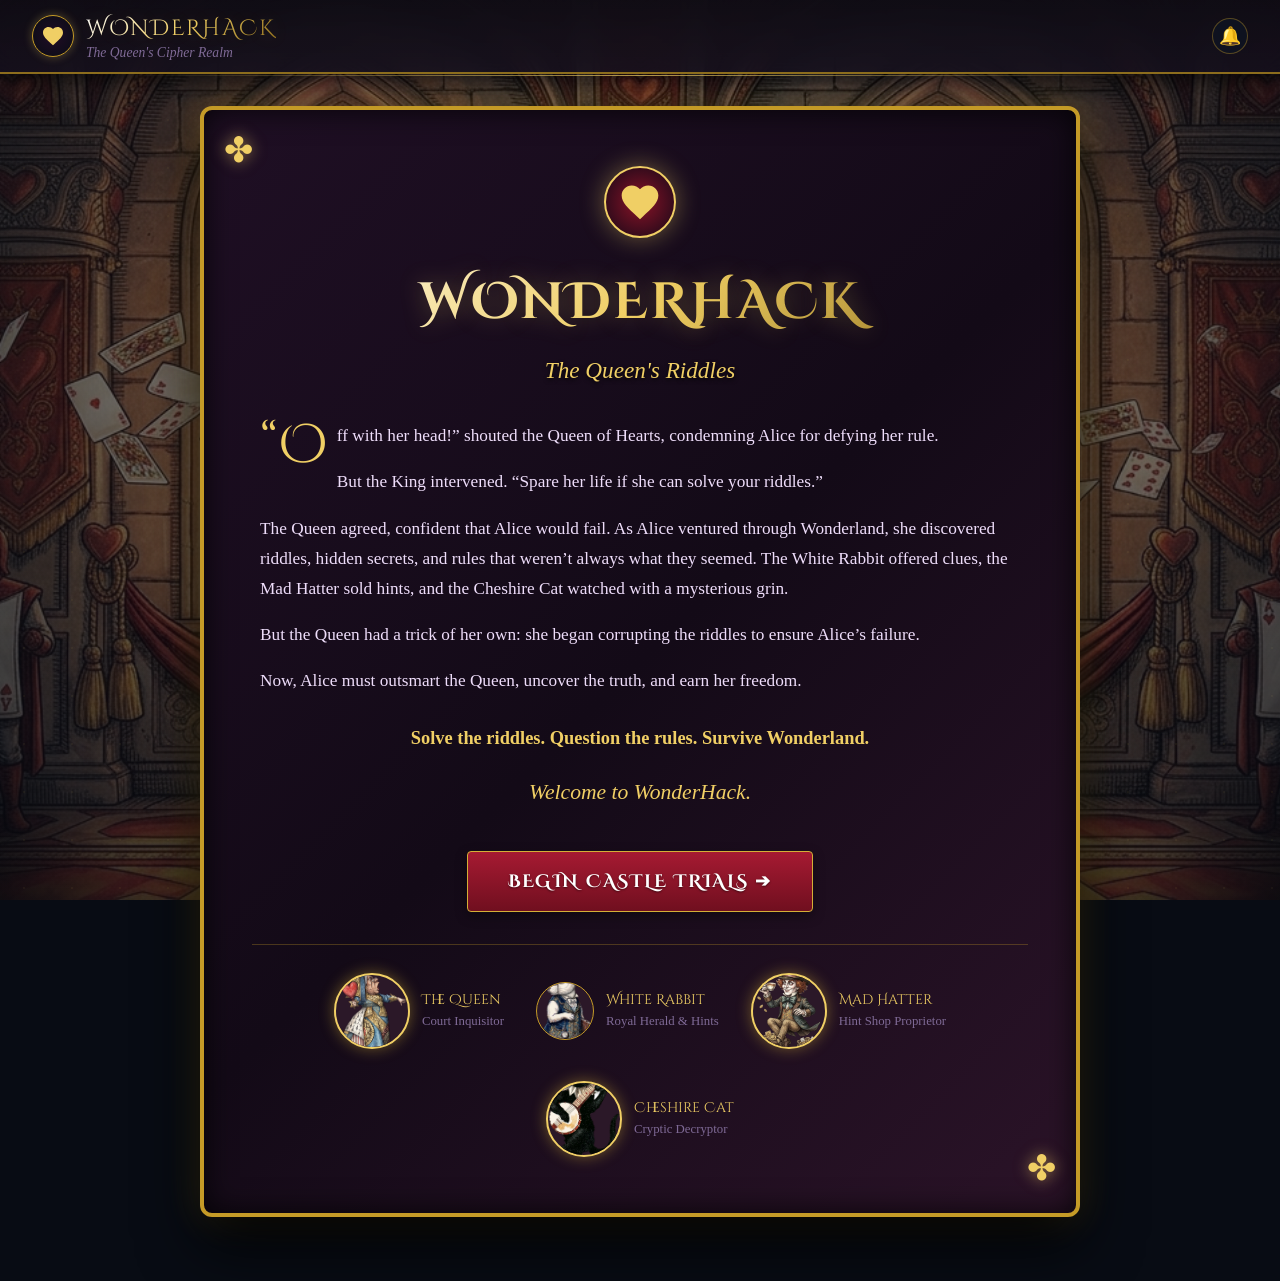
==== public/index.html @ 53517073 "Add project files" ====
<!DOCTYPE html>
<html lang="en">
<head>
  <meta charset="UTF-8">
  <meta name="viewport" content="width=device-width, initial-scale=1.0">
  <meta http-equiv="Cache-Control" content="no-cache, no-store, must-revalidate">
  <meta http-equiv="Pragma" content="no-cache">
  <meta http-equiv="Expires" content="0">
  <title>WonderHack: The Queen's Riddles</title>
  <link rel="stylesheet" href="css/main.css?v=15">
  <link rel="stylesheet" href="css/menu.css?v=2">
  <link rel="icon" type="image/svg+xml" href="assets/images/ui/hatter-hat.svg">
  <style>
    /* Landing page: never show the account widget, even if an older cached script renders it. */
    .menu-body .nav-profile,
    .menu-body .nav-points-chip,
    .menu-body .nav-logout-btn { display: none !important; }

    /* The first page offers one choice only: begin the castle trial. */
    .menu-body .nav-links { display: none !important; }

    /* Long-form storybook lore */
    .menu-lore {
      text-align: left;
      font-size: 1.08rem;
      line-height: 1.75;
      max-width: 760px;
    }

    .menu-lore p {
      margin-bottom: 1rem;
    }

    .menu-lore > p:first-child::first-letter {
      font-family: var(--font-display);
      font-size: 3.4rem;
      float: left;
      line-height: 0.85;
      padding: 0.1rem 0.55rem 0 0;
      color: var(--color-gold-bright);
    }

    .menu-lore .lore-climax {
      margin-top: 1.6rem;
      text-align: center;
      color: var(--color-gold-bright);
      font-size: 1.15rem;
    }

    .menu-lore .lore-welcome {
      margin-top: 1.2rem;
      text-align: center;
      font-size: 1.35rem;
      color: var(--color-gold-bright);
    }
  </style>
</head>
<body class="menu-body">

  <!-- Mount Point for Shared Header Navigation -->
  <header id="wonder-header-mount"></header>

  <main class="menu-stage">
    
    <!-- Victorian Storybook Opening -->
    <article class="book-cover-container">
      
      <!-- Brand Royal Crest -->
      <div class="menu-crest">
        <svg viewBox="0 0 24 24"><path d="M12 21.35l-1.45-1.32C5.4 15.36 2 12.28 2 8.5 2 5.42 4.42 3 7.5 3c1.74 0 3.41.81 4.5 2.09C13.09 3.81 14.76 3 16.5 3 19.58 3 22 5.42 22 8.5c0 3.78-3.4 6.86-8.55 11.54L12 21.35z"/></svg>
      </div>

      <h1 class="menu-title">WONDERHACK</h1>
      <p class="menu-subtitle">The Queen's Riddles</p>

      <div class="menu-prologue menu-lore">
        <p>&ldquo;Off with her head!&rdquo; shouted the Queen of Hearts, condemning Alice for defying her rule.</p>

        <p>But the King intervened. &ldquo;Spare her life if she can solve your riddles.&rdquo;</p>

        <p>The Queen agreed, confident that Alice would fail. As Alice ventured through Wonderland, she discovered riddles, hidden secrets, and rules that weren&rsquo;t always what they seemed. The White Rabbit offered clues, the Mad Hatter sold hints, and the Cheshire Cat watched with a mysterious grin.</p>

        <p>But the Queen had a trick of her own: she began corrupting the riddles to ensure Alice&rsquo;s failure.</p>

        <p>Now, Alice must outsmart the Queen, uncover the truth, and earn her freedom.</p>

        <p class="lore-climax"><strong>Solve the riddles. Question the rules. Survive Wonderland.</strong></p>

        <p class="lore-welcome"><em>Welcome to WonderHack.</em></p>
      </div>

      <!-- Primary Call to Action — the only option on the first page -->
      <div style="margin: 2.5rem 0 2rem;">
        <a href="puzzles.html" class="btn-victorian btn-crimson" style="font-size: 1.15rem; padding: 0.9rem 2.5rem; text-decoration: none;">
          Begin Castle Trials ➔
        </a>
      </div>

      <!-- Character Cast Strip -->
      <div class="cast-strip">
        <div class="cast-item">
          <img src="assets/images/characters/queen.png" alt="Queen of Hearts">
          <div>
            <div class="cast-name">The Queen</div>
            <div class="cast-role">Court Inquisitor</div>
          </div>
        </div>

        <div class="cast-item">
          <img src="assets/images/characters/white-rabbit.png" alt="White Rabbit">
          <div>
            <div class="cast-name">White Rabbit</div>
            <div class="cast-role">Royal Herald & Hints</div>
          </div>
        </div>

        <div class="cast-item">
          <img src="assets/images/characters/mad-hatter.png" alt="Mad Hatter">
          <div>
            <div class="cast-name">Mad Hatter</div>
            <div class="cast-role">Hint Shop Proprietor</div>
          </div>
        </div>

        <div class="cast-item">
          <img src="assets/images/characters/cheshire-cat.png" alt="Cheshire Cat">
          <div>
            <div class="cast-name">Cheshire Cat</div>
            <div class="cast-role">Cryptic Decryptor</div>
          </div>
        </div>
      </div>

    </article>

  </main>

  <!-- Core Scripts -->
  <script src="js/main.js?v=21"></script>
  <script src="js/session.js?v=9"></script>
  <script src="js/check-is-solved.js?v=4"></script>
  <script>
    document.addEventListener('DOMContentLoaded', () => {
      WonderUI.initHeader('', null, { hideAccount: true });
    });
  </script>
</body>
</html>
---- public/css/main.css ----
/* ==========================================================================
   WONDERHACK — Gothic Wonderland Design System
   Art Direction: Victorian Gothic, Mysterious Wonderland, Antique Storybook
   ========================================================================== */

@import url('https://fonts.googleapis.com/css2?family=Cinzel+Decorative:wght@700;900&family=IM+Fell+English:ital@0;1&family=Cormorant+Garamond:ital,wght@0,500;0,600;0,700;1,400&family=JetBrains+Mono:wght@400;600&display=swap');

:root {
  /* Royal Wonderland Color Palette */
  --color-plum-900: #140817;
  --color-plum-800: #210d26;
  --color-plum-700: #33153b;
  --color-plum-600: #4a2155;
  
  --color-midnight-950: #080c14;
  --color-midnight-900: #0f1624;
  --color-midnight-800: #182338;
  --color-midnight-700: #243553;

  --color-crimson-queen: #8a1327;
  --color-crimson-bright: #b81d38;
  --color-crimson-glow: rgba(184, 29, 56, 0.4);

  --color-teal-muted: #1a3835;
  --color-teal-deep: #112624;
  --color-teal-glow: rgba(43, 97, 91, 0.35);

  --color-gold-dark: #8c6d1d;
  --color-gold-antique: #c59b27;
  --color-gold-bright: #f0cf65;
  --color-gold-glow: rgba(240, 207, 101, 0.3);

  --color-lavender-dim: #7f6a96;
  --color-lavender-bright: #ccafe6;
  
  /* Antique Parchment & Readability */
  --parchment-base: #fbf5e6;
  --parchment-bg: #fbf5e6;
  --parchment-cream: #fbf5e6;
  --color-parchment-light: #f7f1e1;
  --parchment-border: #d4c29c;
  --parchment-stain: #e8dcc4;
  --parchment-shadow: rgba(20, 10, 5, 0.55);
  --parchment-ink: #2b1f1d;
  --parchment-ink-muted: #5e4b47;
  --parchment-ink-red: #8f1822;

  /* Typography */
  --font-display: 'Cinzel Decorative', 'Georgia', serif;
  --font-story: 'IM Fell English', 'Georgia', serif;
  --font-body: 'Cormorant Garamond', 'Garamond', 'Georgia', serif;
  --font-mono: 'JetBrains Mono', 'Courier New', monospace;

  /* Elevation & Ornate Shadows */
  --shadow-gothic-sm: 0 4px 12px rgba(0, 0, 0, 0.5);
  --shadow-gothic-md: 0 10px 30px rgba(8, 5, 12, 0.7), 0 0 15px rgba(197, 155, 39, 0.2);
  --shadow-gothic-lg: 0 20px 50px rgba(5, 3, 8, 0.85), 0 0 30px rgba(138, 19, 39, 0.3);
  --shadow-parchment: 0 15px 35px var(--parchment-shadow), 0 2px 6px rgba(0,0,0,0.4);

  /* Transitions */
  --transition-gentle: all 0.25s cubic-bezier(0.2, 0.8, 0.2, 1);
  --transition-theatrical: all 0.4s cubic-bezier(0.34, 1.56, 0.64, 1);

  /* Nav & UI metrics */
  --nav-height: 74px;
}

/* ==========================================================================
   CSS Reset & Base
   ========================================================================== */

*, *::before, *::after {
  box-sizing: border-box;
  margin: 0;
  padding: 0;
}

html {
  font-size: 16px;
  scroll-behavior: smooth;
  height: 100%;
}

body {
  min-height: 100%;
  font-family: var(--font-body);
  font-size: 1.125rem;
  line-height: 1.6;
  color: var(--color-lavender-bright);
  background-color: var(--color-midnight-950);
  background-attachment: fixed;
  background-size: cover;
  background-position: center center;
  background-repeat: no-repeat;
  overflow-x: hidden;
  position: relative;
  -webkit-font-smoothing: antialiased;
}

/* Atmospheric Ambient Vignette & Fog */
body::before {
  content: "";
  position: fixed;
  inset: 0;
  background: radial-gradient(circle at 50% 40%, rgba(15, 22, 36, 0.2) 0%, rgba(8, 12, 20, 0.75) 85%, rgba(6, 9, 15, 0.95) 100%);
  pointer-events: none;
  z-index: 1;
}

/* Subtle Floating Dust & Sparkles Overlay */
body::after {
  content: "";
  position: fixed;
  inset: 0;
  background-image: radial-gradient(rgba(240, 207, 101, 0.08) 1px, transparent 1px);
  background-size: 48px 48px;
  pointer-events: none;
  z-index: 1;
  opacity: 0.6;
}

a {
  color: var(--color-gold-bright);
  text-decoration: none;
  transition: var(--transition-gentle);
}

a:hover, a:focus-visible {
  color: #fff;
  text-shadow: 0 0 10px var(--color-gold-glow);
}

button, input, select, textarea {
  font-family: inherit;
  font-size: inherit;
  color: inherit;
}

button {
  cursor: pointer;
  background: none;
  border: none;
  outline: none;
}

:focus-visible {
  outline: 2px solid var(--color-gold-bright);
  outline-offset: 3px;
}

/* ==========================================================================
   PERSISTENT TOP NAVIGATION BAR
   ========================================================================== */

.wonder-header {
  position: fixed;
  top: 0;
  left: 0;
  right: 0;
  height: var(--nav-height);
  background: linear-gradient(180deg, rgba(15, 12, 20, 0.96) 0%, rgba(20, 15, 28, 0.88) 100%);
  backdrop-filter: blur(10px);
  border-bottom: 2px solid var(--color-gold-dark);
  box-shadow: 0 6px 24px rgba(0, 0, 0, 0.7);
  display: flex;
  align-items: center;
  justify-content: space-between;
  padding: 0 2rem;
  z-index: 100;
}

.wonder-header::after {
  content: "";
  position: absolute;
  bottom: -4px;
  left: 10%;
  right: 10%;
  height: 1px;
  background: linear-gradient(90deg, transparent, var(--color-gold-bright), transparent);
  opacity: 0.7;
}

/* Brand / Game Title */
.nav-brand {
  display: flex;
  align-items: center;
  gap: 0.75rem;
}

.brand-crest {
  width: 42px;
  height: 42px;
  border: 1.5px solid var(--color-gold-antique);
  border-radius: 50%;
  padding: 4px;
  background: radial-gradient(circle, var(--color-plum-800) 0%, var(--color-midnight-950) 100%);
  display: flex;
  align-items: center;
  justify-content: center;
  box-shadow: 0 0 10px var(--color-gold-glow);
}

.brand-crest svg {
  width: 24px;
  height: 24px;
  fill: var(--color-gold-bright);
}

.brand-title {
  font-family: var(--font-display);
  font-size: 1.35rem;
  letter-spacing: 2px;
  background: linear-gradient(135deg, #fff 0%, var(--color-gold-bright) 50%, var(--color-gold-dark) 100%);
  -webkit-background-clip: text;
  -webkit-text-fill-color: transparent;
  text-shadow: 0 0 20px rgba(240, 207, 101, 0.2);
}

.brand-subtitle {
  font-family: var(--font-story);
  font-style: italic;
  font-size: 0.85rem;
  color: var(--color-lavender-dim);
  display: block;
  line-height: 1;
}

/* Nav Links */
.nav-links {
  display: flex;
  align-items: center;
  list-style: none;
  gap: 1.25rem;
}

.nav-item a {
  display: flex;
  align-items: center;
  gap: 0.4rem;
  font-family: var(--font-display);
  font-size: 0.9rem;
  letter-spacing: 1px;
  padding: 0.4rem 0.8rem;
  border-radius: 4px;
  color: var(--color-lavender-bright);
  border: 1px solid transparent;
  transition: var(--transition-gentle);
}

.nav-item a:hover {
  color: var(--color-gold-bright);
  border-color: rgba(197, 155, 39, 0.4);
  background: rgba(197, 155, 39, 0.08);
}

.nav-item.active a {
  color: var(--color-gold-bright);
  border-color: var(--color-gold-antique);
  background: linear-gradient(180deg, rgba(138, 19, 39, 0.25) 0%, rgba(197, 155, 39, 0.15) 100%);
  box-shadow: 0 0 12px rgba(197, 155, 39, 0.2);
}

/* Special Mad Hatter Tea Room Link */
.puzzle-hat-shop-link {
  position: absolute;
  left: auto;
  right: 18px;
  bottom: 18px;
  top: auto;
  display: flex;
  flex-direction: column;
  align-items: center;
  text-decoration: none;
  cursor: pointer;
  z-index: 30;
  user-select: none;
  transition: transform 0.3s cubic-bezier(0.34, 1.56, 0.64, 1), filter 0.3s ease;
}

.puzzle-hat-shop-link:hover {
  transform: translateY(-6px) scale(1.18) rotate(-3deg);
  filter: drop-shadow(0 15px 25px rgba(138, 19, 39, 0.45)) drop-shadow(0 0 20px rgba(240, 207, 101, 0.75));
}

.puzzle-hat-shop-link .puzzle-hat-icon {
  width: 134px;
  height: 67px;
  object-fit: contain;
  mix-blend-mode: multiply;
  transition: transform 0.3s cubic-bezier(0.34, 1.56, 0.64, 1);
  display: block;
}

.puzzle-hat-shop-link:hover .puzzle-hat-icon {
  transform: scale(1.1);
}

.puzzle-hat-btn {
  transition: transform 0.3s cubic-bezier(0.34, 1.56, 0.64, 1), box-shadow 0.3s ease;
}

.puzzle-hat-btn:hover {
  transform: translateY(-3px) scale(1.08);
  box-shadow: 0 8px 24px rgba(240, 207, 101, 0.5);
}

.puzzle-hat-btn img {
  mix-blend-mode: multiply;
  transition: transform 0.3s cubic-bezier(0.34, 1.56, 0.64, 1);
}

.puzzle-hat-btn:hover img {
  transform: scale(1.2) rotate(-4deg);
}

.nav-hatter-btn {
  display: flex;
  align-items: center;
  gap: 0.5rem;
  background: linear-gradient(135deg, #2d1822 0%, #461b2d 100%);
  border: 1.5px solid var(--color-gold-antique);
  border-radius: 24px;
  padding: 0.4rem 1rem;
  color: var(--color-gold-bright) !important;
  font-family: var(--font-display);
  font-size: 0.85rem;
  letter-spacing: 1px;
  box-shadow: 0 0 14px rgba(197, 155, 39, 0.25);
  transition: var(--transition-gentle);
  position: relative;
  overflow: hidden;
}

.nav-hatter-btn img, .nav-hatter-btn svg {
  width: 26px;
  height: 26px;
  object-fit: contain;
  filter: drop-shadow(0 2px 4px rgba(0, 0, 0, 0.4));
  transition: transform 0.25s ease;
}

.nav-hatter-btn:hover img {
  transform: rotate(-8deg) scale(1.1);
}

.nav-hatter-btn:hover {
  transform: translateY(-2px);
  box-shadow: 0 4px 20px rgba(240, 207, 101, 0.4);
  border-color: var(--color-gold-bright);
  background: linear-gradient(135deg, #3d1c2f 0%, #5d213b 100%);
}

/* Points HUD Counter */
.nav-points-chip {
  display: flex;
  align-items: center;
  gap: 0.4rem;
  background: rgba(15, 22, 36, 0.85);
  border: 1px solid var(--color-gold-antique);
  border-radius: 20px;
  padding: 0.35rem 0.85rem;
  color: var(--color-gold-bright);
  font-family: var(--font-mono);
  font-size: 0.95rem;
  font-weight: 600;
  box-shadow: inset 0 0 8px rgba(0, 0, 0, 0.6);
}

.nav-points-chip .coin-icon {
  width: 18px;
  height: 18px;
  fill: var(--color-gold-bright);
}

/* Player Profile Widget */
.nav-profile {
  display: flex;
  align-items: center;
  gap: 0.75rem;
  background: rgba(20, 15, 28, 0.7);
  border: 1px solid rgba(197, 155, 39, 0.4);
  border-radius: 30px;
  padding: 0.3rem 0.9rem 0.3rem 0.35rem;
  cursor: pointer;
  transition: var(--transition-gentle);
  text-decoration: none;
}

.nav-profile:hover {
  border-color: var(--color-gold-bright);
  background: rgba(33, 22, 45, 0.85);
  box-shadow: 0 0 15px rgba(197, 155, 39, 0.25);
}

.nav-profile.active {
  border-color: var(--color-gold-bright);
  background: rgba(45, 24, 60, 0.9);
  box-shadow: 0 0 16px rgba(240, 207, 101, 0.4);
}

.nav-avatar-cameo {
  width: 44px;
  height: 44px;
  border-radius: 50%;
  border: 2px solid var(--color-gold-antique);
  overflow: hidden;
  background: radial-gradient(circle, #f5eedc 30%, #c4a9dd 100%);
  display: flex;
  align-items: center;
  justify-content: center;
  box-shadow: 0 0 8px rgba(0, 0, 0, 0.6);
}

.nav-avatar-cameo img {
  width: 100%;
  height: 100%;
  object-fit: cover;
  object-position: top center;
}

.nav-player-details {
  display: flex;
  flex-direction: column;
  line-height: 1.15;
}

.nav-player-name {
  font-family: var(--font-display);
  font-size: 0.85rem;
  font-weight: 700;
  color: #fff;
  letter-spacing: 0.5px;
}

.nav-player-email {
  font-family: var(--font-mono);
  font-size: 0.7rem;
  color: var(--color-lavender-dim);
}

/* Nav Court Login Button for Guest Visitors */
.nav-login-btn {
  display: inline-flex;
  align-items: center;
  gap: 0.5rem;
  background: linear-gradient(135deg, var(--color-crimson-queen) 0%, #4a0d18 100%);
  border: 1.5px solid var(--color-gold-bright);
  border-radius: 20px;
  padding: 0.45rem 1.15rem;
  color: #fff !important;
  font-family: var(--font-display);
  font-size: 0.85rem;
  letter-spacing: 0.8px;
  text-decoration: none;
  box-shadow: 0 4px 15px rgba(138, 19, 39, 0.4);
  transition: var(--transition-gentle);
  white-space: nowrap;
}

.nav-login-btn:hover {
  transform: translateY(-2px);
  border-color: #fff;
  box-shadow: 0 6px 20px rgba(240, 207, 101, 0.45);
}

.nav-logout-btn {
  background: #2b1828;
  border: 1px solid rgba(197, 155, 39, 0.5);
  color: var(--color-gold-bright);
  font-family: var(--font-story);
  font-size: 0.8rem;
  border-radius: 4px;
  padding: 0.2rem 0.5rem;
  cursor: pointer;
  transition: var(--transition-gentle);
  white-space: nowrap;
}

.nav-logout-btn:hover {
  border-color: var(--color-crimson-bright);
  background: var(--color-crimson-queen);
  color: #fff;
}

/* Audio Toggle Control */
.nav-audio-toggle {
  width: 36px;
  height: 36px;
  border-radius: 50%;
  border: 1px solid rgba(197, 155, 39, 0.4);
  background: rgba(15, 22, 36, 0.7);
  display: flex;
  align-items: center;
  justify-content: center;
  color: var(--color-gold-antique);
  transition: var(--transition-gentle);
}

.nav-audio-toggle:hover {
  border-color: var(--color-gold-bright);
  color: var(--color-gold-bright);
  box-shadow: 0 0 10px var(--color-gold-glow);
}

/* ==========================================================================
   PARCHMENT WINDOW COMPONENT (Used across Puzzles & Hint Shop)
   ========================================================================== */

.parchment-window {
  position: relative;
  background-color: #fbf5e6 !important;
  background-image: 
    radial-gradient(ellipse at 80% 20%, rgba(200, 160, 110, 0.25) 0%, transparent 60%),
    radial-gradient(ellipse at 15% 85%, rgba(180, 140, 90, 0.3) 0%, transparent 50%),
    repeating-linear-gradient(transparent, transparent 27px, rgba(160, 130, 90, 0.08) 28px);
  border: 3px double var(--parchment-border);
  box-shadow: var(--shadow-parchment);
  color: var(--parchment-ink);
  border-radius: 8px;
  padding: 2.5rem 3rem;
  max-width: 820px;
  width: 100%;
  margin: 0 auto;
  z-index: 10;
}

/* Ornate Victorian Corner Accents */
.parchment-window::before,
.parchment-window::after {
  content: "❧";
  position: absolute;
  font-family: var(--font-display);
  font-size: 1.5rem;
  color: var(--color-gold-dark);
  opacity: 0.8;
}

.parchment-window::before {
  top: 10px;
  left: 14px;
}

.parchment-window::after {
  bottom: 10px;
  right: 14px;
  transform: rotate(180deg);
}

.parchment-header {
  border-bottom: 2px solid rgba(138, 19, 39, 0.25);
  padding-bottom: 1.25rem;
  margin-bottom: 1.75rem;
  display: flex;
  align-items: flex-start;
  justify-content: space-between;
  gap: 1.5rem;
}

.parchment-meta {
  display: flex;
  align-items: center;
  gap: 0.75rem;
  margin-bottom: 0.5rem;
}

.puzzle-number-badge {
  font-family: var(--font-display);
  font-size: 0.85rem;
  letter-spacing: 1px;
  text-transform: uppercase;
  color: #fff;
  background: var(--color-crimson-queen);
  padding: 0.25rem 0.65rem;
  border-radius: 4px;
  box-shadow: 0 2px 5px rgba(0,0,0,0.3);
}

.puzzle-difficulty-tag {
  font-family: var(--font-story);
  font-size: 0.95rem;
  font-style: italic;
  color: var(--parchment-ink-muted);
}

.puzzle-points-reward {
  font-family: var(--font-mono);
  font-size: 0.95rem;
  font-weight: 700;
  color: var(--color-gold-dark);
  background: rgba(197, 155, 39, 0.15);
  border: 1px solid rgba(197, 155, 39, 0.4);
  padding: 0.25rem 0.65rem;
  border-radius: 4px;
}

.parchment-title {
  font-family: var(--font-display);
  font-size: 2.2rem;
  font-weight: 900;
  color: var(--parchment-ink-red);
  line-height: 1.2;
  letter-spacing: 1px;
}

.parchment-body {
  font-family: var(--font-story);
  font-size: 1.35rem;
  line-height: 1.75;
  color: var(--parchment-ink);
  margin-bottom: 2rem;
}

.parchment-body p {
  margin-bottom: 1.1rem;
}

.parchment-body em {
  color: var(--parchment-ink-red);
}

/* Cipher / Artifact Container inside parchment */
.cipher-scroll {
  background: rgba(30, 20, 15, 0.06);
  border: 1px dashed rgba(138, 19, 39, 0.4);
  border-radius: 6px;
  padding: 1.25rem 1.5rem;
  margin: 1.5rem 0;
  position: relative;
}

.cipher-scroll-title {
  font-family: var(--font-display);
  font-size: 0.85rem;
  letter-spacing: 1.5px;
  text-transform: uppercase;
  color: var(--parchment-ink-red);
  margin-bottom: 0.5rem;
  display: flex;
  align-items: center;
  justify-content: space-between;
}

.cipher-code-text {
  font-family: var(--font-mono);
  font-size: 1rem;
  line-height: 1.5;
  color: #1a100f;
  background: #ede3cc;
  padding: 0.85rem 1rem;
  border-radius: 4px;
  border: 1px solid #d4c09d;
  word-break: break-all;
  user-select: all;
}

.copy-btn {
  font-family: var(--font-body);
  font-size: 0.85rem;
  font-weight: 600;
  color: var(--color-crimson-queen);
  background: transparent;
  border: 1px solid var(--color-crimson-queen);
  border-radius: 3px;
  padding: 0.15rem 0.5rem;
  transition: var(--transition-gentle);
}

.copy-btn:hover {
  background: var(--color-crimson-queen);
  color: #fff;
}

/* Input & Interaction Controls */
.parchment-form {
  display: flex;
  flex-direction: column;
  gap: 1.25rem;
}

.input-group {
  display: flex;
  gap: 0.75rem;
  width: 100%;
}

.parchment-input {
  flex: 1;
  background: #fbf8f0;
  border: 2px solid #b8a483;
  border-radius: 4px;
  padding: 0.75rem 1.15rem;
  font-family: var(--font-mono);
  font-size: 1.05rem;
  color: #1a100f;
  transition: var(--transition-gentle);
  box-shadow: inset 0 2px 4px rgba(0, 0, 0, 0.08);
}

.parchment-input:focus {
  border-color: var(--color-crimson-queen);
  outline: none;
  background: #ffffff;
  box-shadow: 0 0 0 3px rgba(138, 19, 39, 0.2);
}

.parchment-input::placeholder {
  font-family: var(--font-story);
  font-style: italic;
  color: #94806a;
}

/* Victorian Action Buttons */
.btn-victorian {
  display: inline-flex;
  align-items: center;
  justify-content: center;
  gap: 0.5rem;
  font-family: var(--font-display);
  font-size: 0.95rem;
  letter-spacing: 1.5px;
  text-transform: uppercase;
  font-weight: 700;
  padding: 0.75rem 1.75rem;
  border-radius: 4px;
  transition: var(--transition-gentle);
  position: relative;
  text-shadow: 0 1px 2px rgba(0, 0, 0, 0.5);
  box-shadow: 0 4px 12px rgba(0, 0, 0, 0.35);
}

.btn-crimson {
  background: linear-gradient(180deg, #a61a32 0%, #700f1f 100%);
  color: #fff;
  border: 1.5px solid #d4af37;
}

.btn-crimson:hover {
  background: linear-gradient(180deg, #be203d 0%, #851227 100%);
  border-color: #f0cf65;
  transform: translateY(-2px);
  box-shadow: 0 6px 18px rgba(138, 19, 39, 0.5), 0 0 15px rgba(240, 207, 101, 0.3);
}

.btn-gold {
  background: linear-gradient(180deg, #d4af37 0%, #997316 100%);
  color: #211204;
  border: 1.5px solid #fff;
  text-shadow: none;
}

.btn-gold:hover {
  background: linear-gradient(180deg, #ebd068 0%, #b88d22 100%);
  transform: translateY(-2px);
  box-shadow: 0 6px 18px rgba(197, 155, 39, 0.5);
}

.btn-secondary {
  background: rgba(33, 20, 25, 0.85);
  color: var(--color-lavender-bright);
  border: 1.5px solid rgba(197, 155, 39, 0.5);
}

.btn-secondary:hover {
  background: rgba(48, 28, 38, 0.95);
  color: #fff;
  border-color: var(--color-gold-bright);
}

/* Feedback Alert Banners */
.feedback-banner {
  display: none;
  padding: 0.85rem 1.25rem;
  border-radius: 6px;
  font-family: var(--font-story);
  font-size: 1.05rem;
  line-height: 1.4;
  animation: fadeInDown 0.3s ease;
}

.feedback-banner.show {
  display: flex;
  align-items: center;
  gap: 0.75rem;
}

.feedback-banner.success {
  background: #d4ebd4;
  color: #144d18;
  border: 1.5px solid #3c8d45;
}

.feedback-banner.error {
  background: #fde8e8;
  color: #8a1327;
  border: 1.5px solid #b81d38;
}

/* ==========================================================================
   CHARACTER DIALOGUE — Victorian Royal Decree Scrolls
   ========================================================================== */

/*
 * Design: Torn parchment royal decree / wax-sealed letter.
 * Key fix: uses display:none when hidden — no empty space in layout.
 * Visible state uses display:block + animation.
 */

.dialogue-bubble {
  position: absolute;
  display: none;           /* ← fixes the empty-space problem */
  width: auto;
  max-width: 340px;
  min-width: 220px;

  /* Aged parchment look */
  background-color: #fbf3dc;
  background-image:
    radial-gradient(ellipse at 80% 15%, rgba(190, 145, 80, 0.2) 0%, transparent 55%),
    radial-gradient(ellipse at 10% 85%, rgba(170, 125, 60, 0.25) 0%, transparent 50%),
    repeating-linear-gradient(transparent, transparent 24px, rgba(140, 110, 70, 0.07) 25px);

  /* Double-rule border like a Victorian decree */
  border: 3px double var(--parchment-border);
  outline: 1px solid rgba(197, 155, 39, 0.5);
  outline-offset: 3px;
  border-radius: 2px;

  padding: 1.1rem 1.35rem 1.25rem 1.35rem;
  color: var(--parchment-ink);
  box-shadow:
    0 12px 30px rgba(0,0,0,0.65),
    0 0 18px rgba(197, 155, 39, 0.25),
    inset 0 0 20px rgba(180, 140, 80, 0.12);
  z-index: 50;
  pointer-events: none;

  /* Scroll-in animation ready */
  animation: none;
}

.dialogue-bubble.visible {
  display: block;          /* ← show */
  pointer-events: auto;
  animation: scrollUnfurl 0.38s cubic-bezier(0.34, 1.56, 0.64, 1) forwards;
}

/* Graceful fade-out */
.dialogue-bubble.fading {
  animation: scrollFurl 0.4s ease forwards;
  pointer-events: none;
}

@keyframes scrollUnfurl {
  from { opacity: 0; transform: scale(0.88) translateY(12px) rotate(-1.5deg); }
  to   { opacity: 1; transform: scale(1)    translateY(0)    rotate(0deg); }
}

@keyframes scrollFurl {
  from { opacity: 1; transform: scale(1)    translateY(0)    rotate(0deg); }
  to   { opacity: 0; transform: scale(0.9)  translateY(8px)  rotate(1deg); }
}

/* Top ornamental rule */
.dialogue-bubble::before {
  content: "— ✦ —";
  display: block;
  text-align: center;
  font-family: var(--font-display);
  font-size: 0.65rem;
  letter-spacing: 4px;
  color: var(--color-gold-dark);
  opacity: 0.8;
  margin-bottom: 0.5rem;
  line-height: 1;
}

/* Wax seal / ribbon accent at bottom */
.dialogue-bubble::after {
  content: "❧";
  display: block;
  text-align: right;
  font-family: var(--font-display);
  font-size: 1rem;
  color: var(--color-crimson-queen);
  opacity: 0.6;
  margin-top: 0.5rem;
  line-height: 1;
}

.dialogue-bubble-header {
  display: flex;
  align-items: center;
  justify-content: space-between;
  gap: 0.75rem;
  border-bottom: 1.5px solid rgba(138, 19, 39, 0.25);
  padding-bottom: 0.4rem;
  margin-bottom: 0.6rem;
  white-space: nowrap;
}

.dialogue-speaker-name {
  font-family: var(--font-display);
  font-size: 0.82rem;
  letter-spacing: 1px;
  text-transform: uppercase;
  color: var(--color-crimson-queen);
  font-weight: 700;
}

.dialogue-close-btn {
  font-size: 1.1rem;
  color: #8b7468;
  padding: 0 0.3rem;
  line-height: 1;
  flex-shrink: 0;
}

.dialogue-close-btn:hover {
  color: var(--color-crimson-queen);
}

/* The main saying — bigger, bolder, more theatrical */
.dialogue-bubble-text {
  font-family: var(--font-story);
  font-size: 1.5rem;       /* ↑ increased from 1.25rem */
  line-height: 1.6;
  font-style: italic;
  color: var(--parchment-ink);
  white-space: normal;
  text-shadow: 0 1px 2px rgba(180, 140, 80, 0.15);
}

/* Position variants — Rabbit decree (points right toward Rabbit) */
.bubble-rabbit {
  right: 280px;
  top: 170px;
}

/* Position variants — Queen decree (points left toward Queen) */
.bubble-queen {
  left: 300px;
  top: 155px;
}

/* Cheshire Cat decree */
.bubble-cheshire {
  right: 320px;
  top: 240px;
}

/* ==========================================================================
   INTERACTIVE CHARACTER SPRITES
   ========================================================================== */

.character-sprite {
  position: absolute;
  cursor: pointer;
  filter: drop-shadow(0 15px 25px rgba(0, 0, 0, 0.7));
  transition: transform 0.3s cubic-bezier(0.2, 0.8, 0.2, 1), filter 0.3s ease;
  user-select: none;
  z-index: 15;
}

.character-sprite:hover {
  transform: translateY(-6px) scale(1.02);
  filter: drop-shadow(0 20px 30px rgba(0, 0, 0, 0.85)) drop-shadow(0 0 15px rgba(240, 207, 101, 0.35));
}

.character-sprite img {
  display: block;
  max-width: 100%;
  height: auto;
  pointer-events: auto;
}

.character-tag {
  position: absolute;
  bottom: 10px;
  left: 50%;
  transform: translateX(-50%);
  background: rgba(15, 8, 20, 0.9);
  border: 1px solid var(--color-gold-antique);
  border-radius: 12px;
  padding: 0.2rem 0.75rem;
  font-family: var(--font-display);
  font-size: 0.75rem;
  letter-spacing: 1px;
  color: var(--color-gold-bright);
  white-space: nowrap;
  pointer-events: none;
  box-shadow: 0 4px 10px rgba(0, 0, 0, 0.5);
  opacity: 0.85;
  transition: var(--transition-gentle);
}

.character-sprite:hover .character-tag {
  opacity: 1;
  border-color: var(--color-gold-bright);
  box-shadow: 0 0 12px var(--color-gold-glow);
}

/* ==========================================================================
   MODALS & TOAST NOTIFICATIONS
   ========================================================================== */

.wonder-modal-backdrop {
  position: fixed;
  inset: 0;
  background: rgba(8, 10, 16, 0.85);
  backdrop-filter: blur(8px);
  display: flex;
  align-items: center;
  justify-content: center;
  padding: 1.5rem;
  z-index: 200;
  opacity: 0;
  visibility: hidden;
  transition: var(--transition-gentle);
}

.wonder-modal-backdrop.active {
  opacity: 1;
  visibility: visible;
}

.wonder-modal-content {
  background-color: #fbf5e6 !important;
  background: #fbf5e6;
  border: 3px double var(--parchment-border);
  border-radius: 8px;
  box-shadow: var(--shadow-gothic-lg);
  max-width: 580px;
  width: 100%;
  padding: 2.25rem 2.5rem;
  position: relative;
  color: var(--parchment-ink);
  transform: scale(0.92);
  transition: var(--transition-theatrical);
}

.wonder-modal-backdrop.active .wonder-modal-content {
  transform: scale(1);
}

.modal-close-x {
  position: absolute;
  top: 1rem;
  right: 1.25rem;
  font-size: 1.5rem;
  color: var(--parchment-ink-muted);
  cursor: pointer;
}

.modal-close-x:hover {
  color: var(--color-crimson-queen);
}

/* Toast feedback system */
.wonder-toast-container {
  position: fixed;
  bottom: 2rem;
  right: 2rem;
  display: flex;
  flex-direction: column;
  gap: 0.75rem;
  z-index: 300;
  pointer-events: none;
}

.wonder-toast {
  background: rgba(20, 14, 26, 0.95);
  border: 1.5px solid var(--color-gold-antique);
  border-radius: 6px;
  padding: 0.85rem 1.4rem;
  color: #fff;
  font-family: var(--font-story);
  font-size: 1.05rem;
  box-shadow: var(--shadow-gothic-md);
  display: flex;
  align-items: center;
  gap: 0.75rem;
  animation: slideInRight 0.3s ease;
  pointer-events: auto;
}

.wonder-toast.gold {
  border-color: var(--color-gold-bright);
  color: var(--color-gold-bright);
}

.wonder-toast.crimson {
  border-color: var(--color-crimson-bright);
}

/* ==========================================================================
   KEYFRAME ANIMATIONS
   ========================================================================== */

@keyframes fadeInDown {
  from { opacity: 0; transform: translateY(-10px); }
  to { opacity: 1; transform: translateY(0); }
}

@keyframes slideInRight {
  from { opacity: 0; transform: translateX(30px); }
  to { opacity: 1; transform: translateX(0); }
}

@keyframes floatGentle {
  0%, 100% { transform: translateY(0px); }
  50% { transform: translateY(-8px); }
}

@keyframes pulseGlow {
  0%, 100% { opacity: 0.6; filter: drop-shadow(0 0 5px rgba(240, 207, 101, 0.4)); }
  50% { opacity: 1; filter: drop-shadow(0 0 15px rgba(240, 207, 101, 0.8)); }
}

/* Accessibility: Respect Reduced Motion */
@media (prefers-reduced-motion: reduce) {
  *, *::before, *::after {
    animation-duration: 0.01ms !important;
    animation-iteration-count: 1 !important;
    transition-duration: 0.01ms !important;
    scroll-behavior: auto !important;
  }
}

/* ==========================================================================
   RESPONSIVE BREAKPOINTS
   ========================================================================== */

@media (max-width: 1200px) {
  .parchment-window {
    max-width: 650px;
    padding: 2rem 2.25rem;
  }
}

@media (max-width: 900px) {
  .wonder-header {
    padding: 0 1rem;
    height: auto;
    min-height: 64px;
    flex-wrap: wrap;
    gap: 0.75rem;
    padding-bottom: 0.5rem;
  }
  .nav-player-email {
    display: none;
  }
}

@media (max-width: 768px) {
  .input-group {
    flex-direction: column;
  }
  .parchment-window {
    padding: 1.5rem;
    margin: 0 1rem;
  }
  .parchment-title {
    font-size: 1.6rem;
  }
}

/* ── Per-chamber progress (Grand Hall + Player Dossier) ─────────────────── */
.chamber-progress {
  margin: 0.9rem 0 1rem;
}

.chamber-progress-meta {
  display: flex;
  justify-content: space-between;
  align-items: baseline;
  gap: 0.75rem;
  margin-bottom: 0.4rem;
  font-family: var(--font-story);
  font-size: 0.82rem;
  color: #5a4032;
}

.chamber-progress-meta strong {
  color: #7a1223;
}

.progress-track {
  width: 100%;
  height: 8px;
  border-radius: 999px;
  background: rgba(90, 64, 50, 0.18);
  overflow: hidden;
  box-shadow: inset 0 1px 2px rgba(0, 0, 0, 0.18);
}

.progress-fill {
  height: 100%;
  width: 0;
  border-radius: 999px;
  transition: width 420ms ease;
}

.progress-easy { background: linear-gradient(90deg, #3f8a52, #79c98c); }
.progress-medium { background: linear-gradient(90deg, #b8811f, #e1b552); }
.progress-hard { background: linear-gradient(90deg, #8d1428, #d34a60); }

.chamber-progress-list {
  display: flex;
  flex-direction: column;
  gap: 0.7rem;
  margin-top: 1rem;
  padding: 0.9rem 1rem;
  background: rgba(212, 175, 55, 0.08);
  border: 1px solid rgba(197, 155, 39, 0.35);
  border-radius: 8px;
}

.chamber-progress-row {
  display: grid;
  grid-template-columns: minmax(120px, 0.9fr) minmax(80px, 1.4fr) auto;
  align-items: center;
  gap: 0.75rem;
}

.chamber-progress-label {
  font-family: var(--font-story);
  font-size: 0.9rem;
  font-weight: 700;
  color: #4a2f20;
}

.chamber-progress-value {
  font-family: var(--font-mono);
  font-size: 0.85rem;
  color: #7a1223;
  white-space: nowrap;
}

/* ── OAuth sign-in on the Gatekeeper login ─────────────────────────────── */
.oauth-section {
  margin-top: 1.25rem;
  text-align: center;
}

.auth-divider {
  display: flex;
  align-items: center;
  gap: 0.75rem;
  margin: 0.75rem 0 1rem;
  font-family: var(--font-story);
  font-size: 0.85rem;
  color: #7b6350;
  text-transform: uppercase;
  letter-spacing: 1px;
}

.auth-divider::before,
.auth-divider::after {
  content: "";
  flex: 1;
  height: 1px;
  background: rgba(122, 18, 35, 0.24);
}

.oauth-btn {
  display: inline-flex;
  align-items: center;
  justify-content: center;
  gap: 0.55rem;
  width: 100%;
  padding: 0.8rem;
  font-size: 1rem;
  text-decoration: none;
}

.oauth-hint {
  margin: 0.6rem 0 0;
  font-family: var(--font-story);
  font-size: 0.86rem;
  color: #6a5040;
  font-style: italic;
}

@media (max-width: 600px) {
  .chamber-progress-row {
    grid-template-columns: minmax(0, 1fr) auto;
  }
  .chamber-progress-row .progress-track {
    grid-column: 1 / -1;
    grid-row: 2;
  }
}

/* ── Reduced motion: honour the operating-system preference ────────────── */
@media (prefers-reduced-motion: reduce) {
  *,
  *::before,
  *::after {
    animation-duration: 0.001ms !important;
    animation-iteration-count: 1 !important;
    transition-duration: 0.001ms !important;
    scroll-behavior: auto !important;
  }

  .floating-card-decor,
  .floating-card,
  .ambient-card,
  .particle,
  .sparkle,
  .confetti {
    display: none !important;
  }

  .character-sprite:hover,
  .chamber-card:hover,
  .lb-podium-card:hover {
    transform: none !important;
  }
}
---- public/css/menu.css ----
/* ==========================================================================
   WONDERHACK — Storybook Entrance & Landing Menu Styles
   ========================================================================== */

body.menu-body {
  background-image: url('../assets/images/backgrounds/queen-castle.jpg');
  background-position: center center;
  background-size: cover;
  background-attachment: fixed;
  min-height: 100vh;
  display: flex;
  flex-direction: column;
}

.menu-stage {
  flex: 1;
  display: flex;
  align-items: center;
  justify-content: center;
  padding: calc(var(--nav-height) + 2rem) 1.5rem 4rem 1.5rem;
  position: relative;
  z-index: 10;
}

/* Antique Book Cover Frame */
.book-cover-container {
  max-width: 880px;
  width: 100%;
  background: linear-gradient(135deg, #1f0f24 0%, #130a17 50%, #2b1328 100%);
  border: 4px solid var(--color-gold-antique);
  border-radius: 12px;
  box-shadow: 
    0 25px 60px rgba(0, 0, 0, 0.9),
    0 0 35px rgba(197, 155, 39, 0.3),
    inset 0 0 30px rgba(0, 0, 0, 0.8);
  padding: 3.5rem 3rem;
  position: relative;
  text-align: center;
  color: var(--color-lavender-bright);
}

/* Ornate Victorian Gold Filigree Corners */
.book-cover-container::before,
.book-cover-container::after {
  content: "✤";
  position: absolute;
  font-family: var(--font-display);
  font-size: 2.2rem;
  color: var(--color-gold-bright);
  text-shadow: 0 0 15px rgba(240, 207, 101, 0.6);
}

.book-cover-container::before {
  top: 14px;
  left: 20px;
}

.book-cover-container::after {
  bottom: 14px;
  right: 20px;
}

.menu-crest {
  width: 72px;
  height: 72px;
  margin: 0 auto 1.5rem auto;
  border: 2px solid var(--color-gold-bright);
  border-radius: 50%;
  padding: 8px;
  background: radial-gradient(circle, var(--color-crimson-queen) 0%, var(--color-plum-900) 100%);
  display: flex;
  align-items: center;
  justify-content: center;
  box-shadow: 0 0 25px rgba(240, 207, 101, 0.4);
}

.menu-crest svg {
  width: 44px;
  height: 44px;
  fill: var(--color-gold-bright);
}

.menu-title {
  font-family: var(--font-display);
  font-size: 3.2rem;
  letter-spacing: 3px;
  margin-bottom: 0.5rem;
  background: linear-gradient(135deg, #ffffff 0%, var(--color-gold-bright) 50%, var(--color-gold-dark) 100%);
  -webkit-background-clip: text;
  -webkit-text-fill-color: transparent;
  text-shadow: 0 0 25px rgba(240, 207, 101, 0.3);
}

.menu-subtitle {
  font-family: var(--font-story);
  font-style: italic;
  font-size: 1.45rem;
  color: var(--color-gold-bright);
  margin-bottom: 2rem;
  text-shadow: 0 2px 4px rgba(0,0,0,0.8);
}

.menu-prologue {
  font-family: var(--font-story);
  font-size: 1.25rem;
  line-height: 1.8;
  color: #eeddfa;
  max-width: 720px;
  margin: 0 auto 2.5rem auto;
  text-align: center;
}

.menu-prologue p {
  margin-bottom: 1.2rem;
}

/* Action Gateways Grid */
.menu-actions-grid {
  display: grid;
  grid-template-columns: repeat(auto-fit, minmax(220px, 1fr));
  gap: 1.25rem;
  max-width: 760px;
  margin: 0 auto 2.5rem auto;
}

.menu-action-card {
  display: flex;
  flex-direction: column;
  align-items: center;
  gap: 0.5rem;
  background: #24122b !important;
  border: 1.5px solid rgba(197, 155, 39, 0.5);
  border-radius: 8px;
  padding: 1.25rem 1rem;
  transition: var(--transition-theatrical);
  text-decoration: none;
  box-shadow: 0 6px 16px rgba(0, 0, 0, 0.7);
}

.menu-action-card:hover {
  transform: translateY(-5px);
  border-color: var(--color-gold-bright);
  background: rgba(48, 22, 56, 0.95);
  box-shadow: 0 10px 25px rgba(197, 155, 39, 0.25), 0 0 15px rgba(240, 207, 101, 0.2);
}

.menu-action-icon {
  font-size: 2rem;
}

.menu-action-title {
  font-family: var(--font-display);
  font-size: 1.05rem;
  color: #fff;
  letter-spacing: 1px;
}

.menu-action-desc {
  font-family: var(--font-story);
  font-size: 0.95rem;
  color: var(--color-lavender-dim);
  line-height: 1.3;
}

/* Characters Cast Row */
.cast-strip {
  border-top: 1px solid rgba(197, 155, 39, 0.3);
  padding-top: 1.75rem;
  display: flex;
  align-items: center;
  justify-content: center;
  gap: 2rem;
  flex-wrap: wrap;
}

.cast-item {
  display: flex;
  align-items: center;
  gap: 0.75rem;
  text-align: left;
}

.cast-item img {
  width: 58px;
  height: 58px;
  object-fit: cover;
  border-radius: 50%;
  border: 1.5px solid var(--color-gold-antique);
  background: #2b1828;
  transition: transform 0.3s ease;
}

.cast-item img[src*="queen"],
.cast-item img[src*="mad-hatter"],
.cast-item img[src*="cheshire-cat"] {
  width: 76px;
  height: 76px;
  border-width: 2.5px;
  border-color: var(--color-gold-bright);
  box-shadow: 0 0 15px rgba(212, 175, 55, 0.45);
}

.cast-item.cat-cast-item {
  text-decoration: none;
  cursor: pointer;
  padding: 0.35rem 0.65rem;
  border-radius: 8px;
  background: rgba(74, 33, 85, 0.25);
  border: 1px dashed rgba(212, 175, 55, 0.5);
  transition: all 0.35s cubic-bezier(0.34, 1.56, 0.64, 1);
}

.cast-item.cat-cast-item:hover {
  transform: translateY(-4px) scale(1.06);
  background: rgba(74, 33, 85, 0.55);
  border-color: var(--color-gold-bright);
  box-shadow: 0 8px 20px rgba(0, 0, 0, 0.5), 0 0 20px rgba(184, 138, 224, 0.6);
}

.cast-item.cat-cast-item:hover img {
  border-color: #fff;
  transform: rotate(5deg) scale(1.05);
  box-shadow: 0 0 25px rgba(200, 160, 240, 0.85);
}

.cast-item.cat-cast-item:hover .cast-name {
  color: #fff;
  text-shadow: 0 0 10px rgba(240, 207, 101, 0.9);
}

.cast-name {
  font-family: var(--font-display);
  font-size: 0.85rem;
  color: var(--color-gold-bright);
}

.cast-role {
  font-family: var(--font-story);
  font-size: 0.8rem;
  color: var(--color-lavender-dim);
}

@media (max-width: 768px) {
  .book-cover-container {
    padding: 2rem 1.5rem;
  }
  .menu-title {
    font-size: 2.2rem;
  }
}
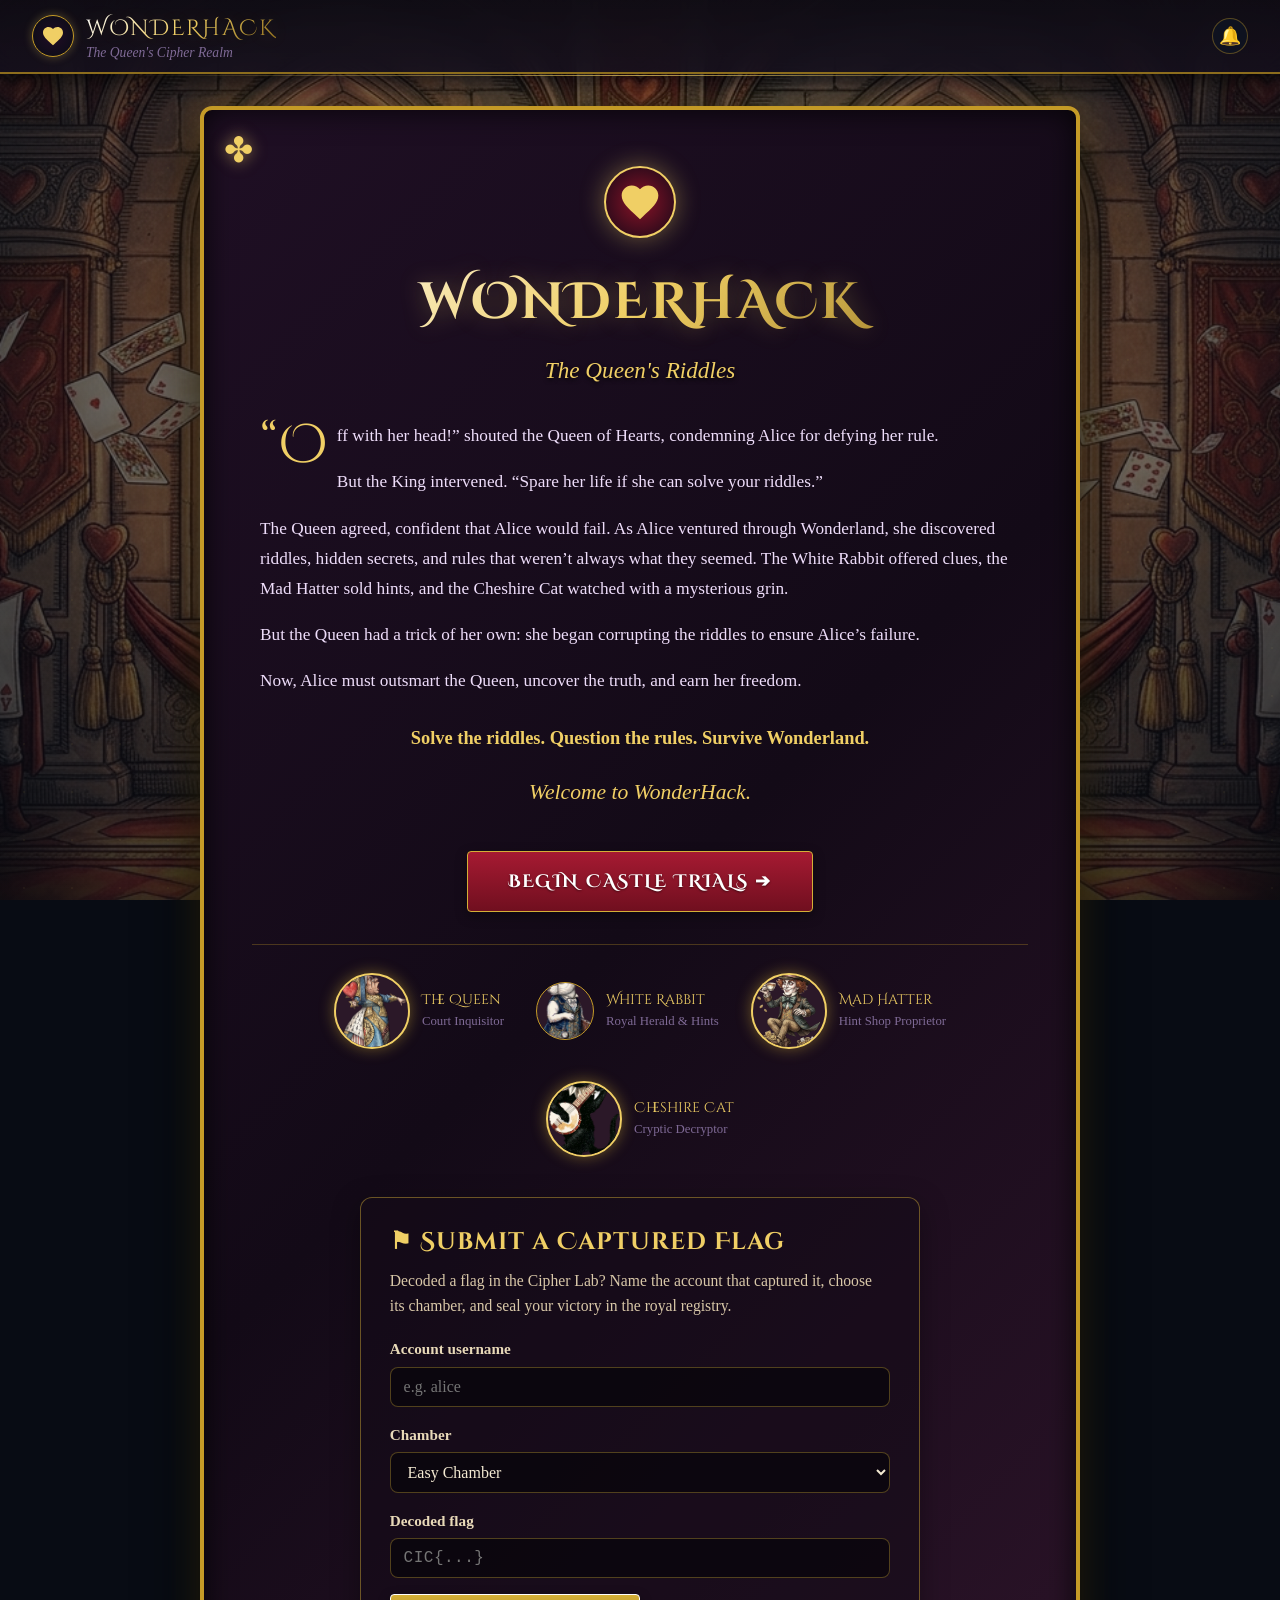
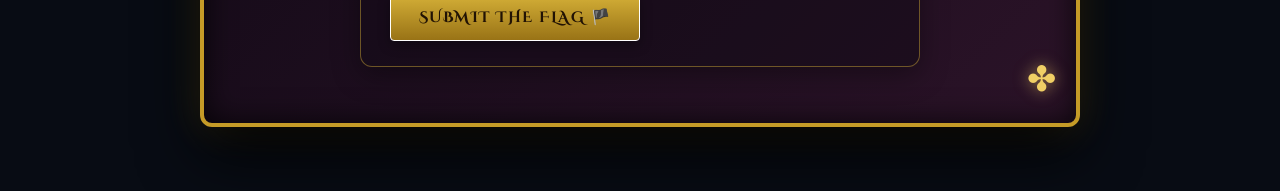
==== commit aebc9408: "Per-chamber flag seals plus flag submission on the first page" ====
--- a/public/index.html
+++ b/public/index.html
@@ -53,6 +53,90 @@
       font-size: 1.35rem;
       color: var(--color-gold-bright);
     }
+
+    /* ── Flag submission card ──────────────────────────────────────────── */
+    .flag-submit-card {
+      margin: 2.5rem auto 0;
+      max-width: 560px;
+      padding: 1.6rem 1.8rem;
+      border: 1px solid rgba(212, 175, 55, 0.45);
+      border-radius: 12px;
+      background: rgba(20, 12, 24, 0.55);
+      box-shadow: 0 8px 28px rgba(0, 0, 0, 0.35);
+      text-align: left;
+    }
+
+    .flag-submit-title {
+      font-family: var(--font-display);
+      color: var(--color-gold-bright);
+      font-size: 1.5rem;
+      letter-spacing: 1px;
+      margin: 0 0 0.4rem;
+    }
+
+    .flag-submit-lead {
+      font-family: var(--font-story);
+      font-size: 0.98rem;
+      line-height: 1.6;
+      color: #d8c7a8;
+      margin: 0 0 1.2rem;
+    }
+
+    .flag-submit-row {
+      margin-bottom: 0.95rem;
+    }
+
+    .flag-submit-row label {
+      display: block;
+      font-family: var(--font-story);
+      font-weight: bold;
+      font-size: 0.95rem;
+      margin-bottom: 0.3rem;
+      color: #e8d9b8;
+    }
+
+    .flag-submit-row input,
+    .flag-submit-row select {
+      width: 100%;
+      padding: 0.65rem 0.8rem;
+      border-radius: 8px;
+      border: 1px solid rgba(212, 175, 55, 0.35);
+      background: rgba(8, 5, 10, 0.7);
+      color: #f3e9d2;
+      font-family: var(--font-story);
+      font-size: 1rem;
+      box-sizing: border-box;
+    }
+
+    .flag-submit-row input.flag-submit-input-mono {
+      font-family: 'Courier New', monospace;
+      letter-spacing: 0.5px;
+    }
+
+    .flag-submit-row input:focus,
+    .flag-submit-row select:focus {
+      outline: none;
+      border-color: var(--color-gold-bright);
+    }
+
+    .flag-submit-feedback {
+      font-family: var(--font-story);
+      font-size: 0.95rem;
+      line-height: 1.5;
+      min-height: 1.4em;
+      margin: 0.2rem 0 0.9rem;
+      display: none;
+    }
+
+    .flag-submit-feedback.ok {
+      display: block;
+      color: #8fe0a0;
+    }
+
+    .flag-submit-feedback.err {
+      display: block;
+      color: #ff9aa8;
+    }
   </style>
 </head>
 <body class="menu-body">
@@ -131,17 +215,109 @@
         </div>
       </div>
 
+      <!-- Flag Submission — decoded flags are claimed here -->
+      <section class="flag-submit-card" id="flag-submit-card" aria-label="Submit a captured flag">
+        <h2 class="flag-submit-title">⚑ Submit a Captured Flag</h2>
+        <p class="flag-submit-lead">
+          Decoded a flag in the Cipher Lab? Name the account that captured it,
+          choose its chamber, and seal your victory in the royal registry.
+        </p>
+
+        <form id="flag-submit-form" autocomplete="off">
+          <div class="flag-submit-row">
+            <label for="flag-submit-username">Account username</label>
+            <input type="text" id="flag-submit-username" name="username"
+                   placeholder="e.g. alice" maxlength="32" required>
+          </div>
+
+          <div class="flag-submit-row">
+            <label for="flag-submit-difficulty">Chamber</label>
+            <select id="flag-submit-difficulty" name="difficulty" required>
+              <option value="easy">Easy Chamber</option>
+              <option value="medium">Medium Chamber</option>
+              <option value="hard">Hard Chamber</option>
+            </select>
+          </div>
+
+          <div class="flag-submit-row">
+            <label for="flag-submit-value">Decoded flag</label>
+            <input type="text" id="flag-submit-value" name="flag"
+                   class="flag-submit-input-mono"
+                   placeholder="CIC{...}" maxlength="120" required>
+          </div>
+
+          <div class="flag-submit-feedback" id="flag-submit-feedback" role="status" aria-live="polite"></div>
+
+          <button type="submit" class="btn-victorian btn-gold" id="flag-submit-btn">
+            Submit the Flag 🏴
+          </button>
+        </form>
+      </section>
+
     </article>
 
   </main>
 
   <!-- Core Scripts -->
-  <script src="js/main.js?v=21"></script>
-  <script src="js/session.js?v=9"></script>
-  <script src="js/check-is-solved.js?v=4"></script>
+  <script src="js/main.js?v=23"></script>
+  <script src="js/session.js?v=11"></script>
+  <script src="js/check-is-solved.js?v=5"></script>
   <script>
     document.addEventListener('DOMContentLoaded', () => {
       WonderUI.initHeader('', null, { hideAccount: true });
+
+      // ── Flag submission (first page) ──────────────────────────────────
+      const submitForm = document.getElementById('flag-submit-form');
+      const submitFeedback = document.getElementById('flag-submit-feedback');
+      const submitBtn = document.getElementById('flag-submit-btn');
+
+      const showFeedback = (message, ok) => {
+        if (!submitFeedback) return;
+        submitFeedback.textContent = message;
+        submitFeedback.className = `flag-submit-feedback ${ok ? 'ok' : 'err'}`;
+      };
+
+      if (submitForm) {
+        submitForm.addEventListener('submit', async (event) => {
+          event.preventDefault();
+
+          const username = document.getElementById('flag-submit-username').value.trim();
+          const difficulty = document.getElementById('flag-submit-difficulty').value;
+          const flag = document.getElementById('flag-submit-value').value.trim();
+
+          if (!username || !flag) {
+            showFeedback('Fill in the username and the decoded flag.', false);
+            return;
+          }
+
+          submitBtn.disabled = true;
+          showFeedback('Sealing the capture in the royal registry…', true);
+
+          try {
+            const response = await fetch('/api/submit-flag', {
+              method: 'POST',
+              credentials: 'same-origin',
+              headers: {
+                'Content-Type': 'application/json',
+                Accept: 'application/json',
+              },
+              body: JSON.stringify({ username, difficulty, flag }),
+            });
+            const data = await response.json().catch(() => ({}));
+
+            if (response.ok && data.success) {
+              showFeedback(data.message || 'Flag captured!', true);
+              submitForm.reset();
+            } else {
+              showFeedback(data.error || 'The royal registry refused the submission.', false);
+            }
+          } catch (error) {
+            showFeedback('The royal registry is unreachable. Try again shortly.', false);
+          } finally {
+            submitBtn.disabled = false;
+          }
+        });
+      }
     });
   </script>
 </body>
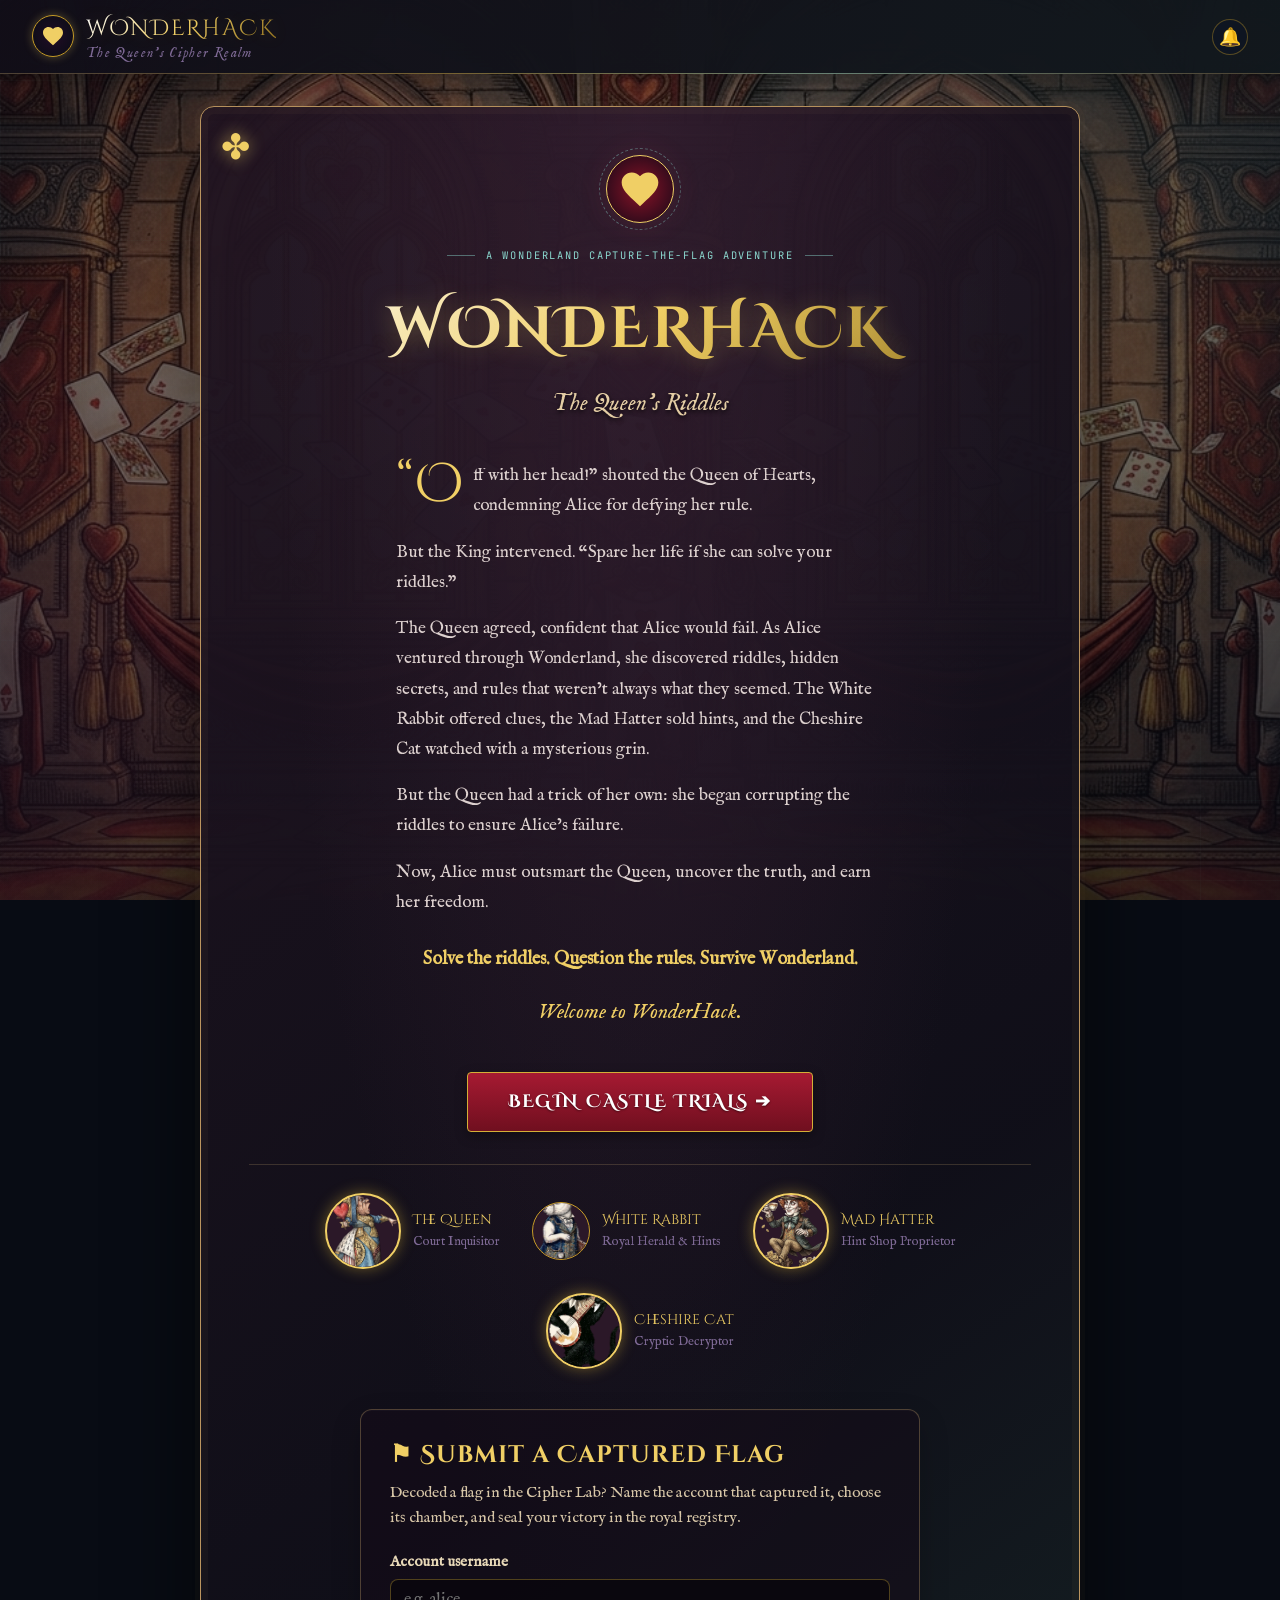
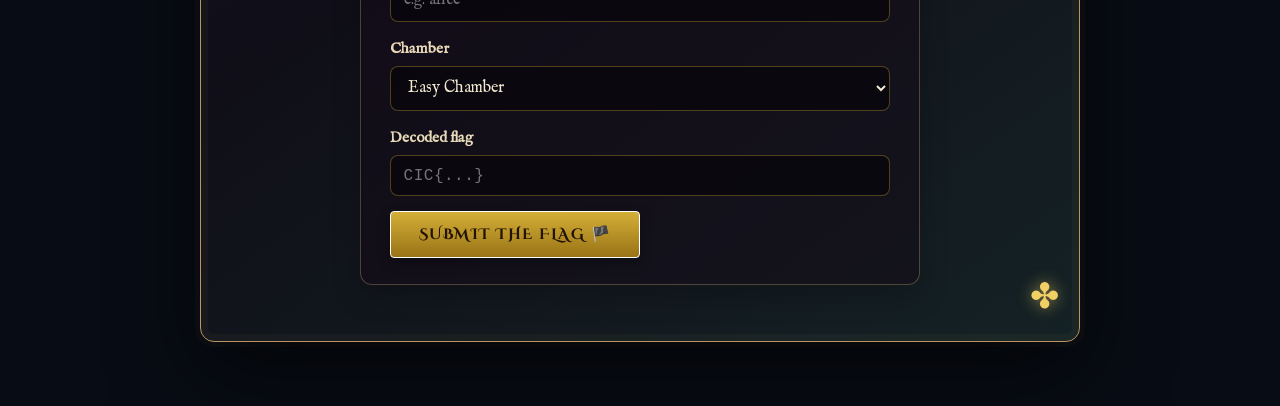
==== commit ccf38d7f: "Add Queen finale video and chamber updates" ====
--- a/public/index.html
+++ b/public/index.html
@@ -137,7 +137,42 @@
       display: block;
       color: #ff9aa8;
     }
+
+    /* A captured flag paints the whole card green — and it stays green until
+       the player switches chambers in the difficulty menu. */
+    .flag-submit-card.captured {
+      border-color: rgba(80, 220, 120, 0.65);
+      box-shadow:
+        0 8px 28px rgba(0, 0, 0, 0.35),
+        0 0 0 1px rgba(80, 220, 120, 0.35),
+        0 0 24px rgba(80, 220, 120, 0.28);
+      background: rgba(14, 32, 20, 0.6);
+    }
+
+    .flag-submit-card.captured .flag-submit-title {
+      color: #8fe0a0;
+    }
+
+    .flag-submit-card.captured .flag-submit-badge {
+      display: inline-block;
+    }
+
+    .flag-submit-badge {
+      display: none;
+      font-family: var(--font-story);
+      font-size: 0.82rem;
+      font-weight: bold;
+      letter-spacing: 1px;
+      color: #0e2014;
+      background: #8fe0a0;
+      border-radius: 999px;
+      padding: 0.2rem 0.75rem;
+      margin-left: 0.6rem;
+      vertical-align: middle;
+    }
   </style>
+  <link rel="stylesheet" href="css/polish.css?v=1">
+  <script defer src="js/motion.js?v=1"></script>
 </head>
 <body class="menu-body">
 
@@ -154,6 +189,7 @@
         <svg viewBox="0 0 24 24"><path d="M12 21.35l-1.45-1.32C5.4 15.36 2 12.28 2 8.5 2 5.42 4.42 3 7.5 3c1.74 0 3.41.81 4.5 2.09C13.09 3.81 14.76 3 16.5 3 19.58 3 22 5.42 22 8.5c0 3.78-3.4 6.86-8.55 11.54L12 21.35z"/></svg>
       </div>
 
+      <p class="court-eyebrow">A Wonderland capture-the-flag adventure</p>
       <h1 class="menu-title">WONDERHACK</h1>
       <p class="menu-subtitle">The Queen's Riddles</p>
 
@@ -217,7 +253,7 @@
 
       <!-- Flag Submission — decoded flags are claimed here -->
       <section class="flag-submit-card" id="flag-submit-card" aria-label="Submit a captured flag">
-        <h2 class="flag-submit-title">⚑ Submit a Captured Flag</h2>
+        <h2 class="flag-submit-title">⚑ Submit a Captured Flag<span class="flag-submit-badge">CAPTURED ✓</span></h2>
         <p class="flag-submit-lead">
           Decoded a flag in the Cipher Lab? Name the account that captured it,
           choose its chamber, and seal your victory in the royal registry.
@@ -259,7 +295,7 @@
   </main>
 
   <!-- Core Scripts -->
-  <script src="js/main.js?v=23"></script>
+  <script src="js/main.js?v=25"></script>
   <script src="js/session.js?v=11"></script>
   <script src="js/check-is-solved.js?v=5"></script>
   <script>
@@ -270,11 +306,33 @@
       const submitForm = document.getElementById('flag-submit-form');
       const submitFeedback = document.getElementById('flag-submit-feedback');
       const submitBtn = document.getElementById('flag-submit-btn');
+      const submitCard = document.getElementById('flag-submit-card');
+      const difficultySelect = document.getElementById('flag-submit-difficulty');
+
+      const CAPTURED_STORAGE_KEY = 'wonderhack_flag_captured';
 
       const showFeedback = (message, ok) => {
         if (!submitFeedback) return;
         submitFeedback.textContent = message;
         submitFeedback.className = `flag-submit-feedback ${ok ? 'ok' : 'err'}`;
+      };
+
+      // A captured flag paints the card green; the green endures (across
+      // reloads too) until the player changes the chamber in the menu.
+      const setCaptured = (captured) => {
+        if (submitCard) submitCard.classList.toggle('captured', !!captured);
+        try {
+          if (captured) sessionStorage.setItem(CAPTURED_STORAGE_KEY, '1');
+          else sessionStorage.removeItem(CAPTURED_STORAGE_KEY);
+        } catch (e) { /* storage may be unavailable */ }
+      };
+
+      const isCaptured = () => {
+        try {
+          return sessionStorage.getItem(CAPTURED_STORAGE_KEY) === '1';
+        } catch (e) {
+          return false;
+        }
       };
 
       if (submitForm) {
@@ -307,6 +365,10 @@
 
             if (response.ok && data.success) {
               showFeedback(data.message || 'Flag captured!', true);
+              setCaptured(true);
+              if (typeof WonderAudio !== 'undefined' && WonderAudio.playFlagSuccess) {
+                WonderAudio.playFlagSuccess();
+              }
               submitForm.reset();
             } else {
               showFeedback(data.error || 'The royal registry refused the submission.', false);
@@ -317,8 +379,24 @@
             submitBtn.disabled = false;
           }
         });
+
+        // A previous capture in this browser session re-opens green.
+        if (isCaptured()) setCaptured(true);
+
+        // Changing the chamber in the menu washes the green away.
+        if (difficultySelect) {
+          difficultySelect.addEventListener('change', () => {
+            setCaptured(false);
+            if (submitFeedback) {
+              submitFeedback.textContent = '';
+              submitFeedback.className = 'flag-submit-feedback';
+              // Drop any inline display override so the class rules apply again.
+              submitFeedback.style.removeProperty('display');
+            }
+          });
+        }
       }
     });
   </script>
 </body>
-</html>+</html>
--- a/public/css/polish.css
+++ b/public/css/polish.css
@@ -0,0 +1,179 @@
+/* Wonderland after dark: antique surfaces, precise details, a trace of signal. */
+@font-face {
+  font-family: 'IM Fell English'; font-style: normal; font-weight: 400;
+  font-display: swap; src: url('../assets/fonts/im-fell-english-regular.ttf') format('truetype');
+}
+@font-face {
+  font-family: 'IM Fell English'; font-style: italic; font-weight: 400;
+  font-display: swap; src: url('../assets/fonts/im-fell-english-italic.ttf') format('truetype');
+}
+:root {
+  --signal: #8bd8cf;
+  --signal-dim: rgba(139, 216, 207, .15);
+  --ease-court: cubic-bezier(.22, 1, .36, 1);
+  --surface-outline: rgba(218, 186, 121, .3);
+}
+
+::selection { background: #86374e; color: #fff5de; }
+html { scrollbar-color: #76614c #120e19; scrollbar-width: thin; }
+body::before {
+  background:
+    radial-gradient(ellipse at 85% 15%, rgba(53, 115, 112, .13), transparent 45%),
+    radial-gradient(ellipse at 12% 75%, rgba(121, 29, 61, .14), transparent 50%),
+    radial-gradient(ellipse at 50% 35%, rgba(15, 19, 29, .16), rgba(8, 10, 18, .82) 90%);
+}
+body::after {
+  background-image:
+    linear-gradient(rgba(139, 216, 207, .07) 1px, transparent 1px),
+    linear-gradient(90deg, rgba(139, 216, 207, .07) 1px, transparent 1px);
+  background-size: 80px 80px;
+  mask-image: linear-gradient(120deg, #000, transparent 40%, transparent 70%, #000);
+  opacity: .45;
+}
+
+.wonder-header {
+  border-bottom: 1px solid var(--surface-outline);
+  background: linear-gradient(120deg, rgba(17, 14, 24, .96), rgba(17, 24, 29, .94));
+  box-shadow: 0 10px 35px #0005;
+  backdrop-filter: blur(18px);
+}
+.wonder-header::after {
+  bottom: -1px; left: 0; right: 0;
+  background: linear-gradient(90deg, transparent 5%, #c59b2780 35%, #8bd8cf99 65%, transparent 95%);
+  opacity: .65;
+}
+.brand-crest { transition: transform .5s var(--ease-court), box-shadow .4s ease; }
+.nav-brand:hover .brand-crest { transform: rotate(-8deg); box-shadow: 0 0 22px #8bd8cf2e; }
+.brand-subtitle { letter-spacing: .1em; }
+.nav-profile, .nav-points-chip { border-color: var(--surface-outline); box-shadow: inset 0 1px 0 #ffffff05; }
+.nav-profile:hover { border-color: #8bd8cf80; background: #8bd8cf09; }
+.nav-item a, .nav-audio-toggle, .nav-logout-btn { transition: color .2s ease, background .2s ease, border-color .2s ease, transform .3s var(--ease-court); }
+.nav-item a:active, .nav-audio-toggle:active { transform: translateY(1px); }
+
+/* A small editorial label ties the storybook to the security game. */
+.court-eyebrow {
+  display: flex; align-items: center; justify-content: center; gap: .7rem;
+  color: var(--signal); font: .65rem/1.6 var(--font-mono);
+  letter-spacing: .18em; text-transform: uppercase;
+  margin: 0 0 1.3rem;
+}
+.court-eyebrow::before, .court-eyebrow::after { content: ''; width: 28px; height: 1px; background: currentColor; opacity: .45; }
+.book-cover-container {
+  border-width: 1px; border-color: #bb955f;
+  border-radius: 14px;
+  background: radial-gradient(ellipse at 50% 0, #42253a80, transparent 60%), linear-gradient(145deg, #211421f5, #100f19fa 65%, #162426f0);
+  box-shadow: 0 30px 85px #0009, inset 0 0 0 7px #d9ba7a09, 0 0 0 5px #d9ba7a0a;
+  padding-top: 3rem;
+}
+.book-cover-container .menu-title { font-size: clamp(1.8rem, 6vw, 3.6rem); letter-spacing: .06em; }
+.book-cover-container .menu-subtitle { color: #e4cda4; margin-bottom: 2.4rem; }
+.book-cover-container .menu-lore { color: #ddd1cf; max-width: 61ch; }
+.menu-crest { position: relative; width: 68px; height: 68px; border-width: 1px; box-shadow: 0 0 28px #a62b4533; }
+.menu-crest::after { content: ''; position: absolute; inset: -8px; border: 1px dashed #8bd8cf66; border-radius: 50%; pointer-events: none; }
+.cast-strip { gap: 1.5rem 2rem; border-top-color: #d9ba7a33; }
+.cast-item img { transition: transform .4s var(--ease-court), border-color .3s ease; }
+.cast-item:hover img { transform: translateY(-3px); border-color: var(--signal); }
+.flag-submit-card { border-color: var(--surface-outline); box-shadow: 0 12px 30px #0003, inset 0 1px #ffffff06; }
+
+.parchment-window, .tea-menu-parchment {
+  border-radius: 10px;
+  box-shadow: 0 22px 55px #0007, 0 3px 10px #0004;
+}
+.parchment-header { border-bottom-width: 1px; padding-bottom: 1.4rem; }
+.puzzle-question-box { line-height: 1.8; }
+.puzzle-difficulty-tag { letter-spacing: .06em; }
+.puzzle-tab-btn { transition: background .2s ease, border-color .2s ease, box-shadow .3s ease, transform .3s var(--ease-court); }
+.puzzle-tab-btn:not(.locked):hover { transform: translateY(-2px); }
+.puzzle-tab-btn.active { box-shadow: 0 3px 15px #0004, inset 0 1px #ffffff18; }
+
+.chambers-hero {
+  border-width: 1px; border-color: #b89b5c80;
+  border-radius: 12px; padding: 2.4rem 2rem;
+  box-shadow: 0 18px 45px #0005, inset 0 1px #fff1;
+}
+.chambers-hero .court-eyebrow { margin-bottom: .8rem; }
+.chambers-hero-title { font-size: clamp(1.45rem, 3vw, 2rem); line-height: 1.5; }
+.chambers-hero-subtitle { max-width: 58ch; margin: .7rem auto 0; color: #e1d1bb; }
+.chambers-grid { gap: 1.25rem; align-items: stretch; }
+.chamber-card {
+  min-width: 0; border-width: 1px; border-radius: 10px; padding: 1.6rem 1.4rem;
+  box-shadow: 0 12px 32px #0005, inset 0 1px #fff9;
+  transition: transform .4s var(--ease-court), box-shadow .4s ease, border-color .3s ease;
+}
+.chamber-card.card-easy { --chamber-accent: #2f7461; border-top-width: 3px; border-top-color: var(--chamber-accent); }
+.chamber-card.card-medium { --chamber-accent: #9b701e; border-top-width: 3px; border-top-color: var(--chamber-accent); }
+.chamber-card.card-hard { --chamber-accent: #942d47; border-top-width: 3px; border-top-color: var(--chamber-accent); }
+.chamber-card:hover, .chamber-card:focus-within { border-color: var(--chamber-accent); box-shadow: 0 22px 40px #0006, 0 0 0 3px #d9ba7a12; }
+.chamber-classification { display: flex; justify-content: space-between; gap: .5rem; margin-bottom: 1.5rem; color: #725d49; font: .65rem/1.5 var(--font-mono); letter-spacing: .11em; text-transform: uppercase; }
+.chamber-classification span:last-child { color: var(--chamber-accent); }
+.chamber-title { font-size: 1.2rem; line-height: 1.5; }
+.chamber-summary { margin: .8rem 0 1.4rem; flex: 1; }
+.chamber-description { color: #453530; font: 1rem/1.65 var(--font-story); margin-bottom: .75rem; }
+.chamber-flavour { color: #70594b; font: italic .9rem/1.6 var(--font-story); padding-left: .8rem; border-left: 2px solid #b59a714d; }
+.chamber-meta-bar { flex-wrap: wrap; gap: .6rem; border-top-style: dashed; }
+.chamber-status-pill { font-size: .7rem; }
+.badge-medium { color: #815612; background: #f4ead0; border-color: #c9a75d; }
+.chamber-action-btn { width: 100%; font-size: .75rem; letter-spacing: .06em; min-height: 48px; }
+.chamber-action-btn span { transition: transform .3s var(--ease-court); }
+.chamber-action-btn:hover span { transform: translateX(4px); }
+.progress-track { height: 5px; border-radius: 10px; overflow: hidden; }
+.progress-fill { transition: width .65s var(--ease-court); }
+.hint-card { border-radius: 9px; transition: box-shadow .3s ease, border-color .3s ease, transform .4s var(--ease-court); }
+.hint-card:hover { transform: translateY(-3px); box-shadow: 0 10px 24px #311c2012; }
+.hint-card.unlocked { border-color: #7eaa8d; box-shadow: inset 3px 0 #7eaa8d; }
+
+/* Short, deliberate feedback on controls; no animated layout. */
+.btn-victorian, .buy-hint-btn, .shop-return-btn, .broadcast-prop {
+  transition: transform .3s var(--ease-court), box-shadow .3s ease, border-color .25s ease, background .25s ease;
+}
+.btn-victorian { overflow: hidden; min-height: 44px; }
+.btn-victorian::after {
+  content: ''; position: absolute; inset: 0;
+  background: linear-gradient(110deg, transparent 25%, #ffffff14 50%, transparent 75%);
+  transform: translateX(-130%); transition: transform .65s var(--ease-court);
+  pointer-events: none;
+}
+.btn-victorian:hover::after, .btn-victorian:focus-visible::after { transform: translateX(130%); }
+.btn-victorian:active:not(:disabled), .buy-hint-btn:active:not(:disabled) { transform: translateY(1px); box-shadow: 0 2px 7px #0004; }
+:is(button, a, input, textarea, select):focus-visible { outline: 2px solid #9bded4; outline-offset: 4px; }
+:is(.parchment-window, .tea-menu-parchment, .chamber-card) :is(button, a, input, textarea, select):focus-visible { outline-color: #366c64; }
+:is(.parchment-input, .puzzle-answer-input, .flag-submit-row input, .flag-submit-row select) { transition: border-color .25s ease, box-shadow .25s ease, background .25s ease; }
+:is(.parchment-input, .puzzle-answer-input):focus { border-color: #70978a; box-shadow: 0 0 0 4px #508f7817; }
+.feedback-banner.show { animation: wh-feedback .3s var(--ease-court); }
+.dialogue-bubble-text { overflow-wrap: anywhere; }
+
+@media (hover: hover) and (pointer: fine) {
+  .chamber-card:hover { transform: translateY(-7px); }
+  .broadcast-prop:hover { transform: translateY(-3px); }
+}
+@media (prefers-reduced-motion: no-preference) {
+  .menu-crest::after { animation: wh-seal-orbit 35s linear infinite; }
+  .wh-reveal.is-in-view { animation: wh-arrive .65s var(--ease-court) var(--reveal-delay, 0ms) backwards; }
+  .wh-value-changed { animation: wh-value .55s var(--ease-court); }
+  .queen-corrupted-question { animation-duration: 7s; }
+  .queen-corrupted-question::before { animation-duration: 8s; }
+  .queen-corrupted-question::after { animation-duration: 9s; }
+}
+@keyframes wh-arrive { from { opacity: 0; transform: translateY(16px); } to { opacity: 1; transform: translateY(0); } }
+@keyframes wh-feedback { from { opacity: 0; translate: 0 5px; } to { opacity: 1; translate: 0 0; } }
+@keyframes wh-seal-orbit { to { transform: rotate(360deg); } }
+@keyframes wh-value { 40% { color: #f5e8bd; text-shadow: 0 0 10px #f5e8bd80; } }
+
+@media (max-width: 640px) {
+  body[class] { background-attachment: scroll; }
+  .wonder-header { backdrop-filter: blur(10px); }
+  .book-cover-container { padding: 2rem 1.2rem; border-radius: 10px; }
+  .court-eyebrow { font-size: .625rem; letter-spacing: .1em; gap: .45rem; }
+  .court-eyebrow::before, .court-eyebrow::after { width: 15px; }
+  .chambers-hero { padding: 1.6rem 1.1rem; }
+  .chamber-card { padding: 1.4rem; }
+  .parchment-window { padding: 1.7rem 1.2rem; margin-inline: auto; }
+  .parchment-header { gap: .7rem; flex-wrap: wrap; }
+  .cast-strip { gap: 1.2rem; }
+}
+@media (prefers-reduced-motion: reduce) {
+  html, .royal-transcript { scroll-behavior: auto; }
+  .wh-reveal { opacity: 1; transform: none; }
+  .btn-victorian::after { display: none; }
+  .queen-corrupted-question, .queen-corrupted-question::before, .queen-corrupted-question::after { animation: none !important; }
+}
